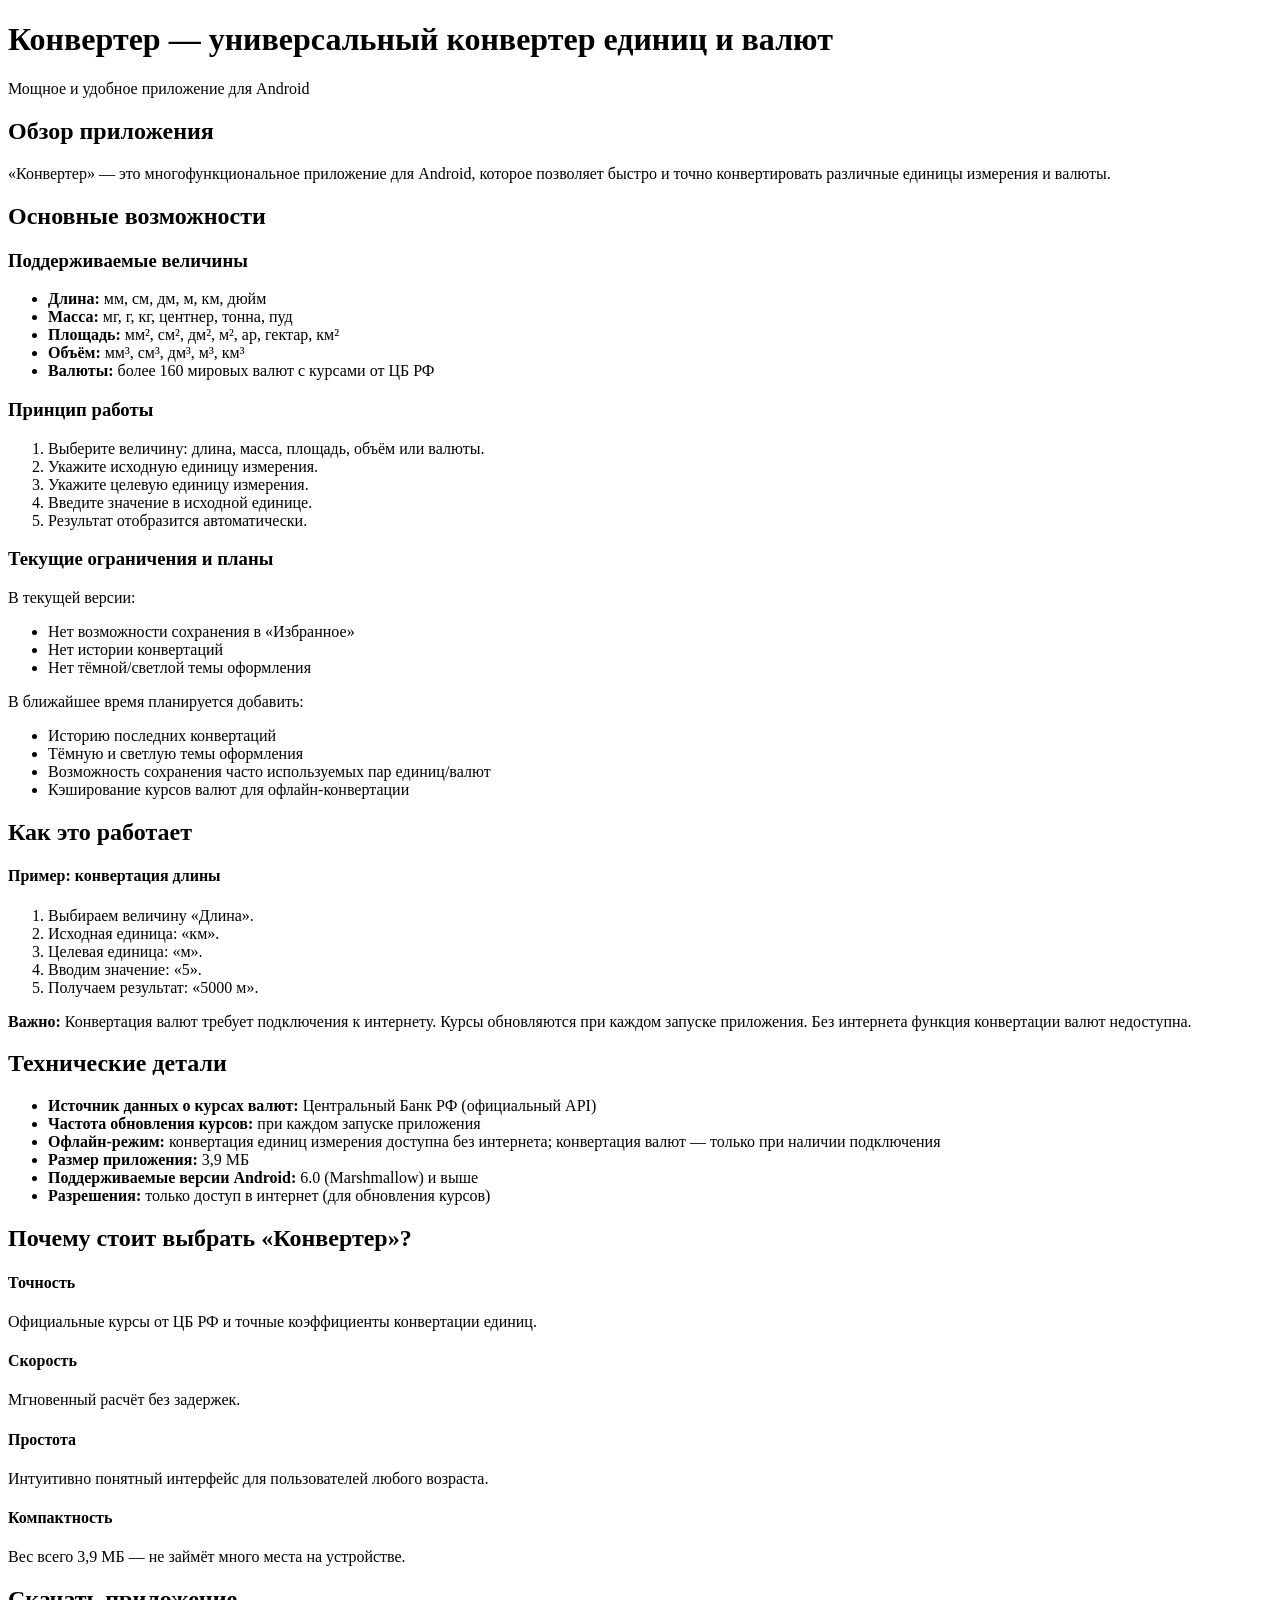
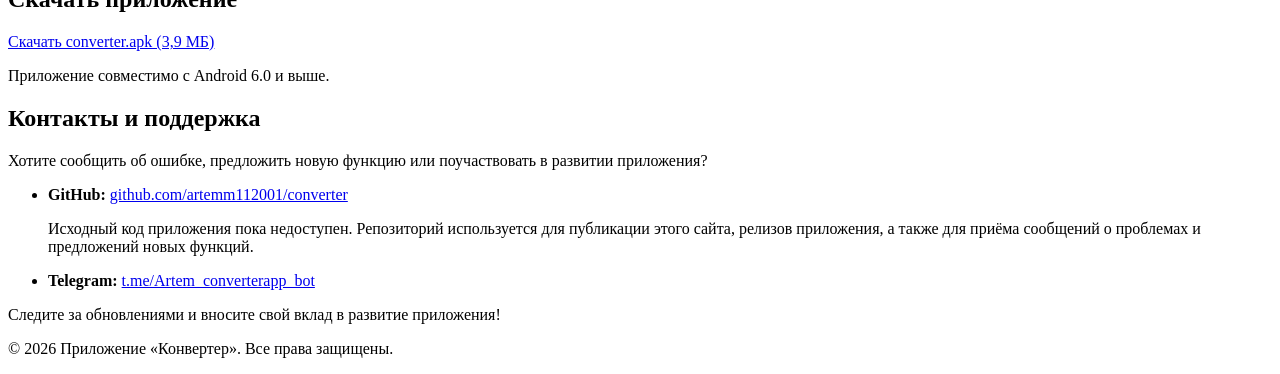
==== site/index.html @ 47c05d33 "Создание index.html Основная страница сайта о проекте" ====
<!DOCTYPE html>
<html lang="ru">
<head>
    <meta charset="UTF-8">
    <meta name="viewport" content="width=device-width, initial-scale=1.0">
    <title>Конвертер — приложение для Android</title>
    <link rel="stylesheet" href="style.css">
</head>
<body>
    <header>
        <h1>Конвертер — универсальный конвертер единиц и валют</h1>
        <p>Мощное и удобное приложение для Android</p>
    </header>

    <main>
        <section id="overview">
            <h2>Обзор приложения</h2>
            <p>«Конвертер» — это многофункциональное приложение для Android, которое позволяет быстро и точно конвертировать различные единицы измерения и валюты.</p>
        </section>

        <section id="features">
            <h2>Основные возможности</h2>

            <article>
                <h3>Поддерживаемые величины</h3>
                <ul>
                    <li><strong>Длина:</strong> мм, см, дм, м, км, дюйм</li>
                    <li><strong>Масса:</strong> мг, г, кг, центнер, тонна, пуд</li>
                    <li><strong>Площадь:</strong> мм², см², дм², м², ар, гектар, км²</li>
                    <li><strong>Объём:</strong> мм³, см³, дм³, м³, км³</li>
                    <li><strong>Валюты:</strong> более 160 мировых валют с курсами от ЦБ РФ</li>
                </ul>
            </article>

            <article>
                <h3>Принцип работы</h3>
                <ol>
                    <li>Выберите величину: длина, масса, площадь, объём или валюты.</li>
                    <li>Укажите исходную единицу измерения.</li>
                    <li>Укажите целевую единицу измерения.</li>
                    <li>Введите значение в исходной единице.</li>
                    <li>Результат отобразится автоматически.</li>
                </ol>
            </article>

            <article>
                <h3>Текущие ограничения и планы</h3>
                <p>В текущей версии:</p>
                <ul>
                    <li>Нет возможности сохранения в «Избранное»</li>
                    <li>Нет истории конвертаций</li>
                    <li>Нет тёмной/светлой темы оформления</li>
                </ul>
                <p>В ближайшее время планируется добавить:</p>
                <ul>
                    <li>Историю последних конвертаций</li>
                    <li>Тёмную и светлую темы оформления</li>
                    <li>Возможность сохранения часто используемых пар единиц/валют</li>
                    <li>Кэширование курсов валют для офлайн‑конвертации</li>
                </ul>
            </article>
        </section>

        <section id="how-it-works">
            <h2>Как это работает</h2>
            <div class="example-scenario">
                <h4>Пример: конвертация длины</h4>
                <ol>
                    <li>Выбираем величину «Длина».</li>
                    <li>Исходная единица: «км».</li>
                    <li>Целевая единица: «м».</li>
                    <li>Вводим значение: «5».</li>
                    <li>Получаем результат: «5000 м».</li>
                </ol>
            </div>

            <div class="important-note">
                <strong>Важно:</strong> Конвертация валют требует подключения к интернету. Курсы обновляются при каждом запуске приложения. Без интернета функция конвертации валют недоступна.
            </div>
        </section>

        <section id="technical-details">
            <h2>Технические детали</h2>
            <ul>
                <li><strong>Источник данных о курсах валют:</strong> Центральный Банк РФ (официальный API)</li>
                <li><strong>Частота обновления курсов:</strong> при каждом запуске приложения</li>
                <li><strong>Офлайн‑режим:</strong> конвертация единиц измерения доступна без интернета; конвертация валют — только при наличии подключения</li>
                <li><strong>Размер приложения:</strong> 3,9 МБ</li>
                <li><strong>Поддерживаемые версии Android:</strong> 6.0 (Marshmallow) и выше</li>
                <li><strong>Разрешения:</strong> только доступ в интернет (для обновления курсов)</li>
            </ul>
        </section>

        <section id="benefits">
            <h2>Почему стоит выбрать «Конвертер»?</h2>
            <div class="benefits-grid">
                <div class="benefit-card">
                    <h4>Точность</h4>
                    <p>Официальные курсы от ЦБ РФ и точные коэффициенты конвертации единиц.</p>
                </div>
                <div class="benefit-card">
                    <h4>Скорость</h4>
                    <p>Мгновенный расчёт без задержек.</p>
                </div>
                <div class="benefit-card">
                    <h4>Простота</h4>
                    <p>Интуитивно понятный интерфейс для пользователей любого возраста.</p>
                </div>
                <div class="benefit-card">
                    <h4>Компактность</h4>
                    <p>Вес всего 3,9 МБ — не займёт много места на устройстве.</p>
                </div>
            </div>
        </section>

        <section id="download">
            <h2>Скачать приложение</h2>
            <div class="download-box">
                <a href="converter.apk" class="download-btn" download>
                    Скачать converter.apk (3,9 МБ)
                </a>
                <p class="download-info">
                    Приложение совместимо с Android 6.0 и выше.
                </p>
            </div>
        </section>

        <section id="contacts">
            <h2>Контакты и поддержка</h2>
            <div class="contact-info">
                <p>Хотите сообщить об ошибке, предложить новую функцию или поучаствовать в развитии приложения?</p>
                <ul class="contact-links">
                    <li>
                        <strong>GitHub:</strong>
                        <a href="https://github.com/artemm112001/converter" target="_blank">github.com/artemm112001/converter</a>
                        <p class="github-note">Исходный код приложения пока недоступен. Репозиторий используется для публикации этого сайта, релизов приложения, а также для приёма сообщений о проблемах и предложений новых функций.</p>
                    </li>
            <li>
                        <strong>Telegram:</strong>
                        <a href="https://t.me/Artem_converterapp_bot" target="_blank">t.me/Artem_converterapp_bot</a>
            </li>
                </ul>
                <p>Следите за обновлениями и вносите свой вклад в развитие приложения!</p>
            </div>
        </section>
    </main>

    <footer>
        <p>&copy; 2026 Приложение «Конвертер». Все права защищены.</p>
    </footer>
</body>
</html>
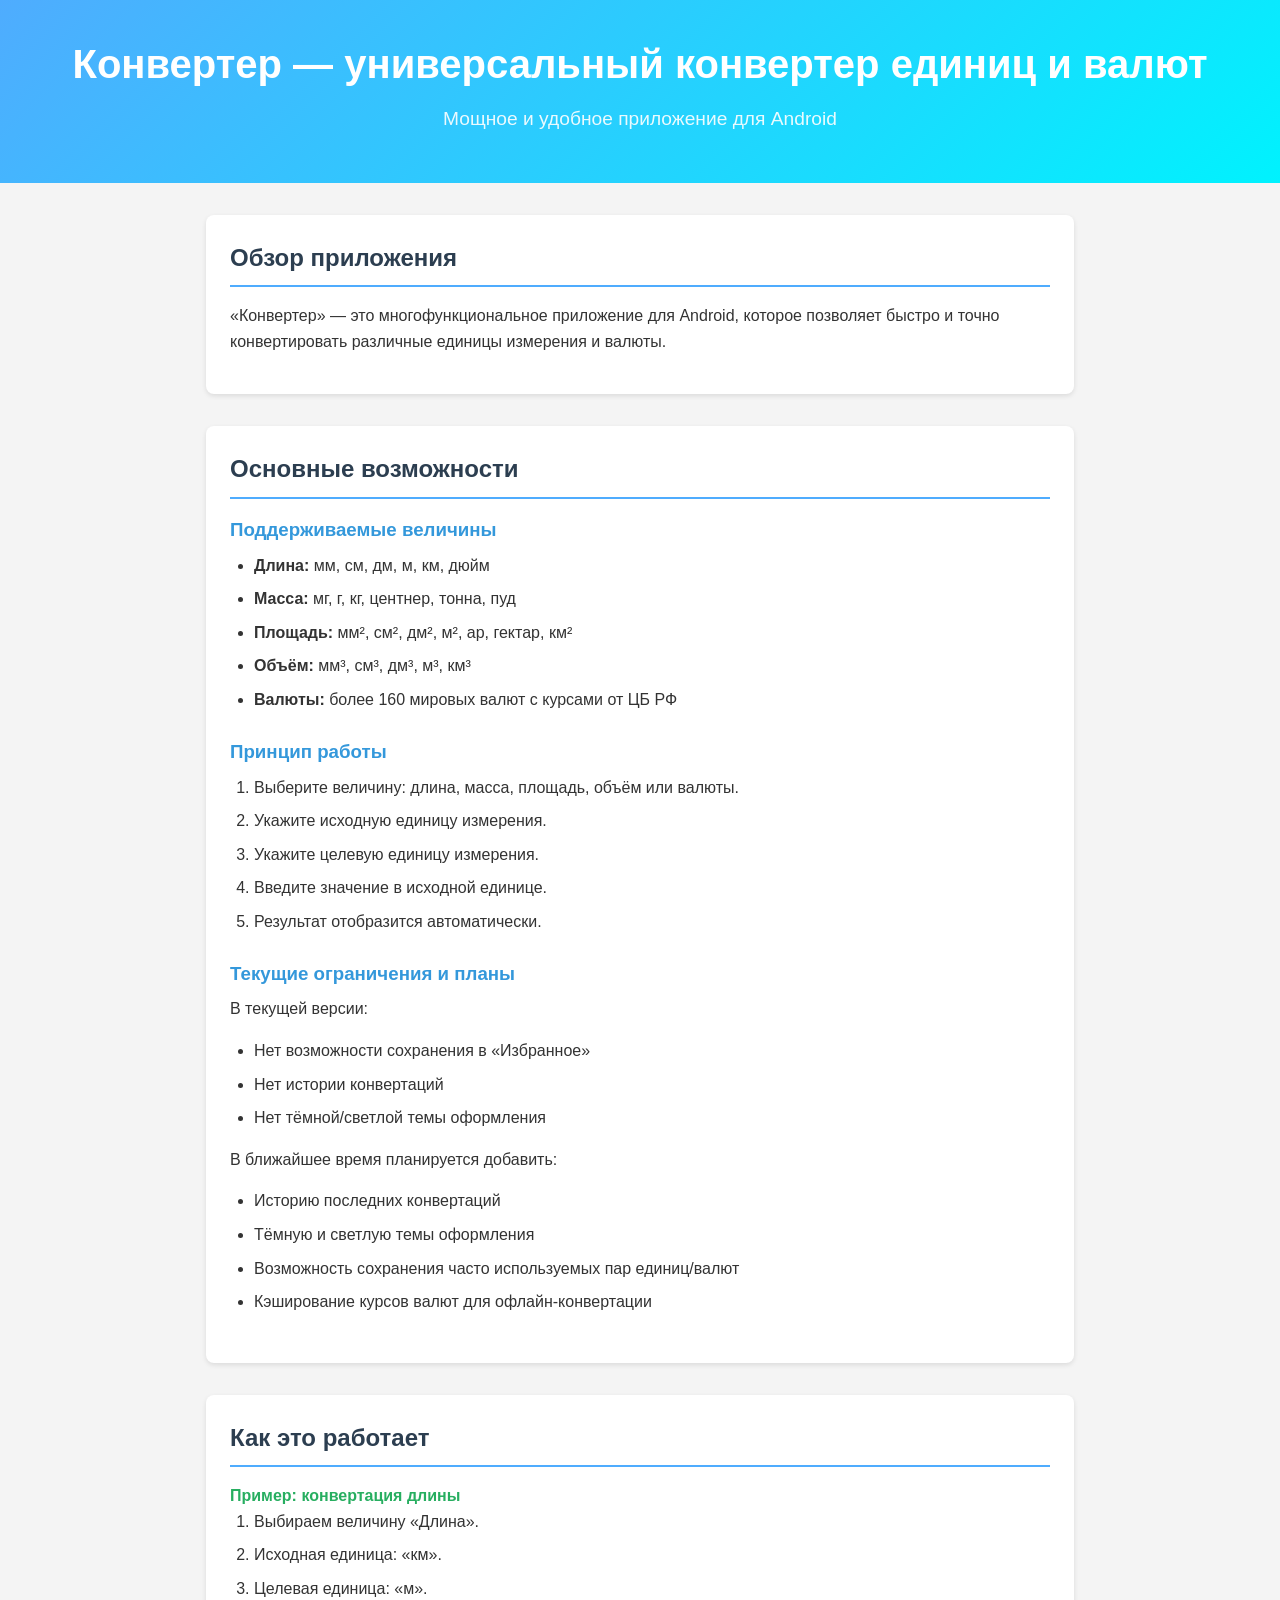
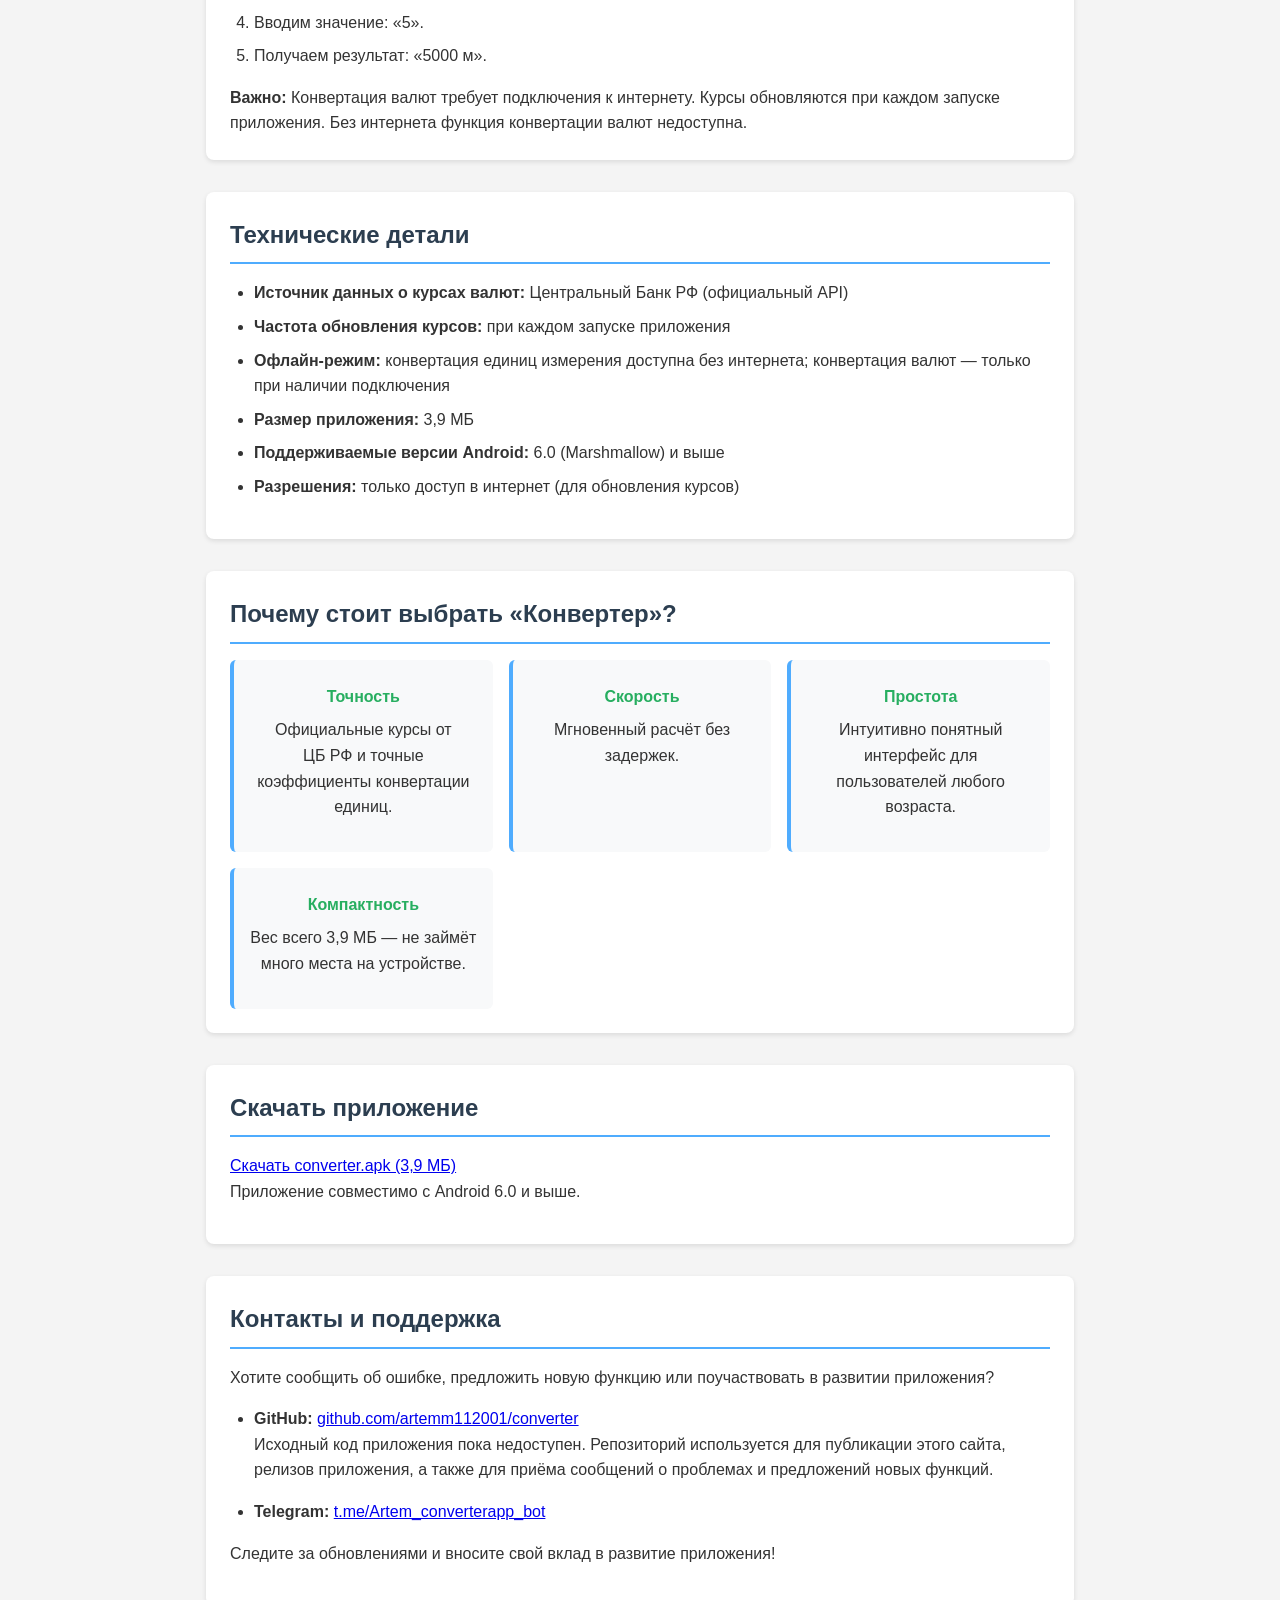
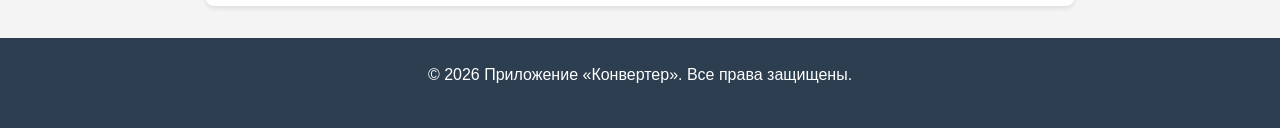
==== commit 2ebd670c: "Update index.html Восстановлена предыдущая версия" ====
--- a/site/style.css
+++ b/site/style.css
@@ -0,0 +1,236 @@
+* {
+margin: 0;
+padding: 0;
+box-sizing: border-box;
+}
+
+body {
+    font-family: 'Segoe UI', Tahoma, Geneva, Verdana, sans-serif;
+    line-height: 1.6;
+    color: #333;
+    background-color: #f4f4f4;
+}
+
+header {
+    background: linear-gradient(135deg, #4facfe 0%, #00f2fe 100%);
+    color: white;
+    text-align: center;
+    padding: 2rem 0;
+}
+
+header h1 {
+    font-size: 2.5rem;
+    margin-bottom: 0.5rem;
+}
+
+header p {
+    font-size: 1.2rem;
+    opacity: 0.9;
+}
+
+main {
+    max-width: 900px;
+    margin: 2rem auto;
+    padding: 0 1rem;
+}
+
+section {
+    background: white;
+    margin-bottom: 2rem;
+    padding: 1.5rem;
+    border-radius: 8px;
+    box-shadow: 0 2px 5px rgba(0,0,0,0.1);
+}
+
+h2 {
+    color: #2c3e50;
+    margin-bottom: 1rem;
+    border-bottom: 2px solid #4facfe;
+    padding-bottom: 0.5rem;
+}
+
+h3 {
+    color: #3498db;
+    margin: 1rem 0 0.5rem;
+}
+
+h4 {
+    color: #27ae60;
+    margin-top: 0.5rem;
+}
+
+article {
+    margin-bottom: 1.5rem;
+}
+
+p {
+    margin-bottom: 1rem;
+}
+
+ul, ol {
+    margin-left: 1.5rem;
+    margin-bottom: 1rem;
+}
+
+li {
+    margin-bottom: 0.5rem;
+}
+
+.benefits-grid {
+    display: grid;
+    grid-template-columns: repeat(auto-fit, minmax(220px, 1fr));
+    gap: 1rem;
+    margin-top: 1rem;
+}
+
+.benefit-card {
+    background: #f8f9fa;
+    padding: 1rem;
+    border-radius: 6px;
+    text-align: center;
+    border-left: 4px solid #4facfe;
+}
+
+.benefit-card h4 {
+    margin-bottom: 0.5rem;
+}
+
+footer {
+    text-align: center;
+    padding: 1.5rem 0;
+    background: #2c3e50;
+    color: white;
+}
+
+@media (max-width: 768px) {
+    header h1 {
+        font-size: 2rem;
+    }
+
+    main {
+        margin:
+        .important-note {
+            background: #fff3cd;
+            border-left: 4px solid #ffc107;
+            padding: 1rem;
+            margin: 1.5rem 0;
+            border-radius: 0 4px 4px 0;
+        }
+
+        .important-note strong {
+            color: #856404;
+        }
+        .important-note {
+            background: #fff3cd;
+            border-left: 4px solid #ffc107;
+            padding: 1rem;
+            margin: 1.5rem 0;
+            border-radius: 0 4px 4px 0;
+        }
+
+        .important-note strong {
+            color: #856404;
+        }
+
+        .example-scenario {
+            background: #f8f9fa;
+            padding: 1.5rem;
+            border-radius: 8px;
+            margin: 1.5rem 0;
+        }
+
+        .example-scenario h4 {
+            margin-top: 0;
+            color: #27ae60;
+        }
+        .important-note {
+            background: #fff3cd;
+            border-left: 4px solid #ffc107;
+            padding: 1rem;
+            margin: 1.5rem 0;
+            border-radius: 0 4px 4px 0;
+        }
+
+        .important-note strong {
+            color: #856404;
+        }
+
+        .example-scenario {
+            background: #f8f9fa;
+            padding: 1.5rem;
+            border-radius: 8px;
+            margin: 1.5rem 0;
+        }
+
+        .example-scenario h4 {
+            margin-top: 0;
+            color: #27ae60;
+        }
+
+        .download-box {
+            text-align: center;
+            padding: 2rem;
+            background: linear-gradient(135deg, #667eea 0%, #764ba2 100%);
+            border-radius: 8px;
+        }
+
+        .download-btn {
+            display: inline-block;
+            background: white;
+            color: #667eea;
+            padding: 1rem 2rem;
+            text-decoration:
+            .important-note {
+                background: #fff3cd;
+                border-left: 4px solid #ffc107;
+                padding: 1rem;
+                margin: 1.5rem 0;
+                border-radius: 0 4px 4px 0;
+            }
+
+            .important-note strong {
+                color: #856404;
+            }
+
+            .example-scenario {
+                background: #f8f9fa;
+                padding: 1.5rem;
+                border-radius: 8px;
+                margin: 1.5rem 0;
+            }
+
+            .example-scenario h4 {
+                margin-top: 0;
+                color: #27ae60;
+            }
+
+            .download-box {
+                text-align: center;
+                padding: 2rem;
+                background: linear-gradient(135deg, #667eea 0%, #764ba2
+                .github-note {
+                    font-size: 0.9rem;
+                    color: #6c757d;
+                    margin-top: 0.5rem;
+                    padding: 0.75rem 1rem;
+                    background: #f8f9fa;
+                    border-left: 3px solid #007bff;
+                    border-radius: 0 4px 4px 0;
+                }
+
+                .important-note {
+                    background: #fff3cd;
+                    border-left: 4px solid #ffc107;
+                    padding: 1rem;
+                    margin: 1.5rem 0;
+                    border-radius: 0 4px 4px 0;
+                }
+
+                .important-note strong {
+                    color: #856404;
+                }
+
+                .example-scenario {
+                    background: #f8f9fa;
+                    padding: 1.5rem;
+                    border
